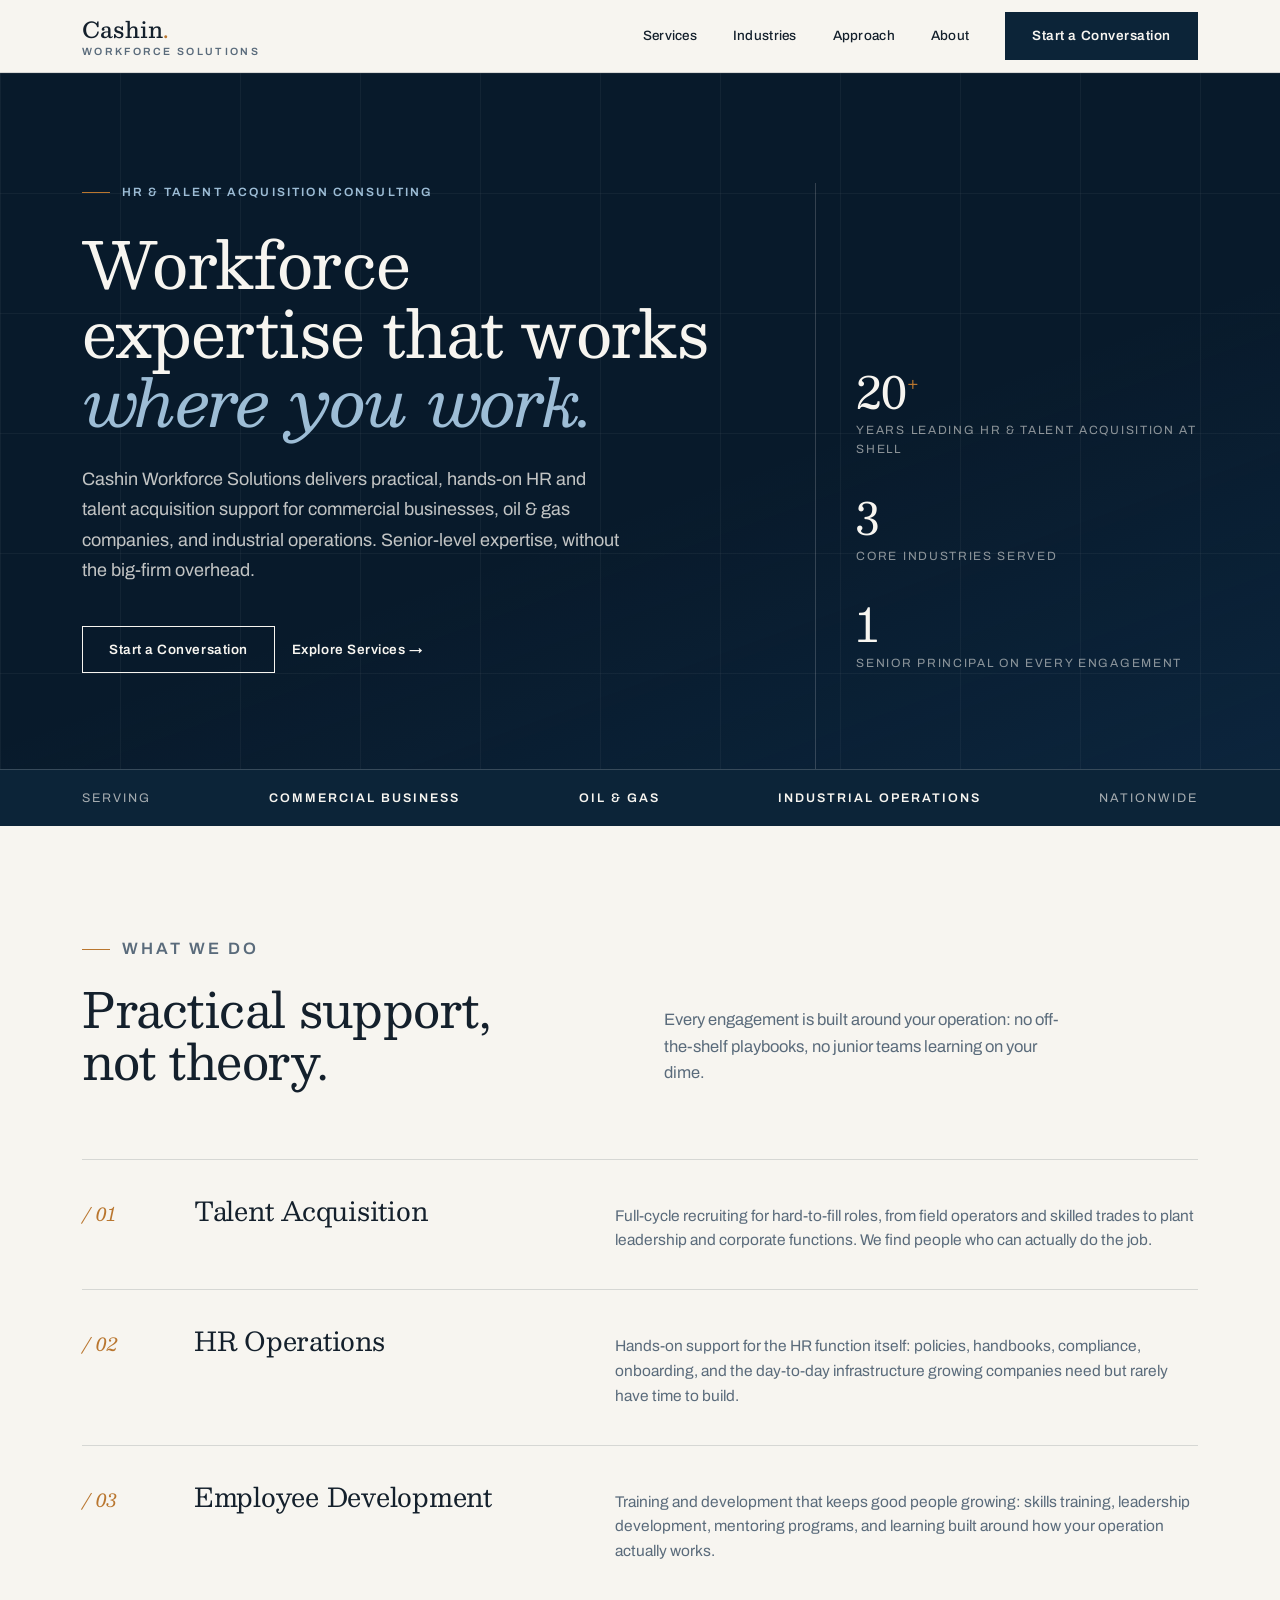
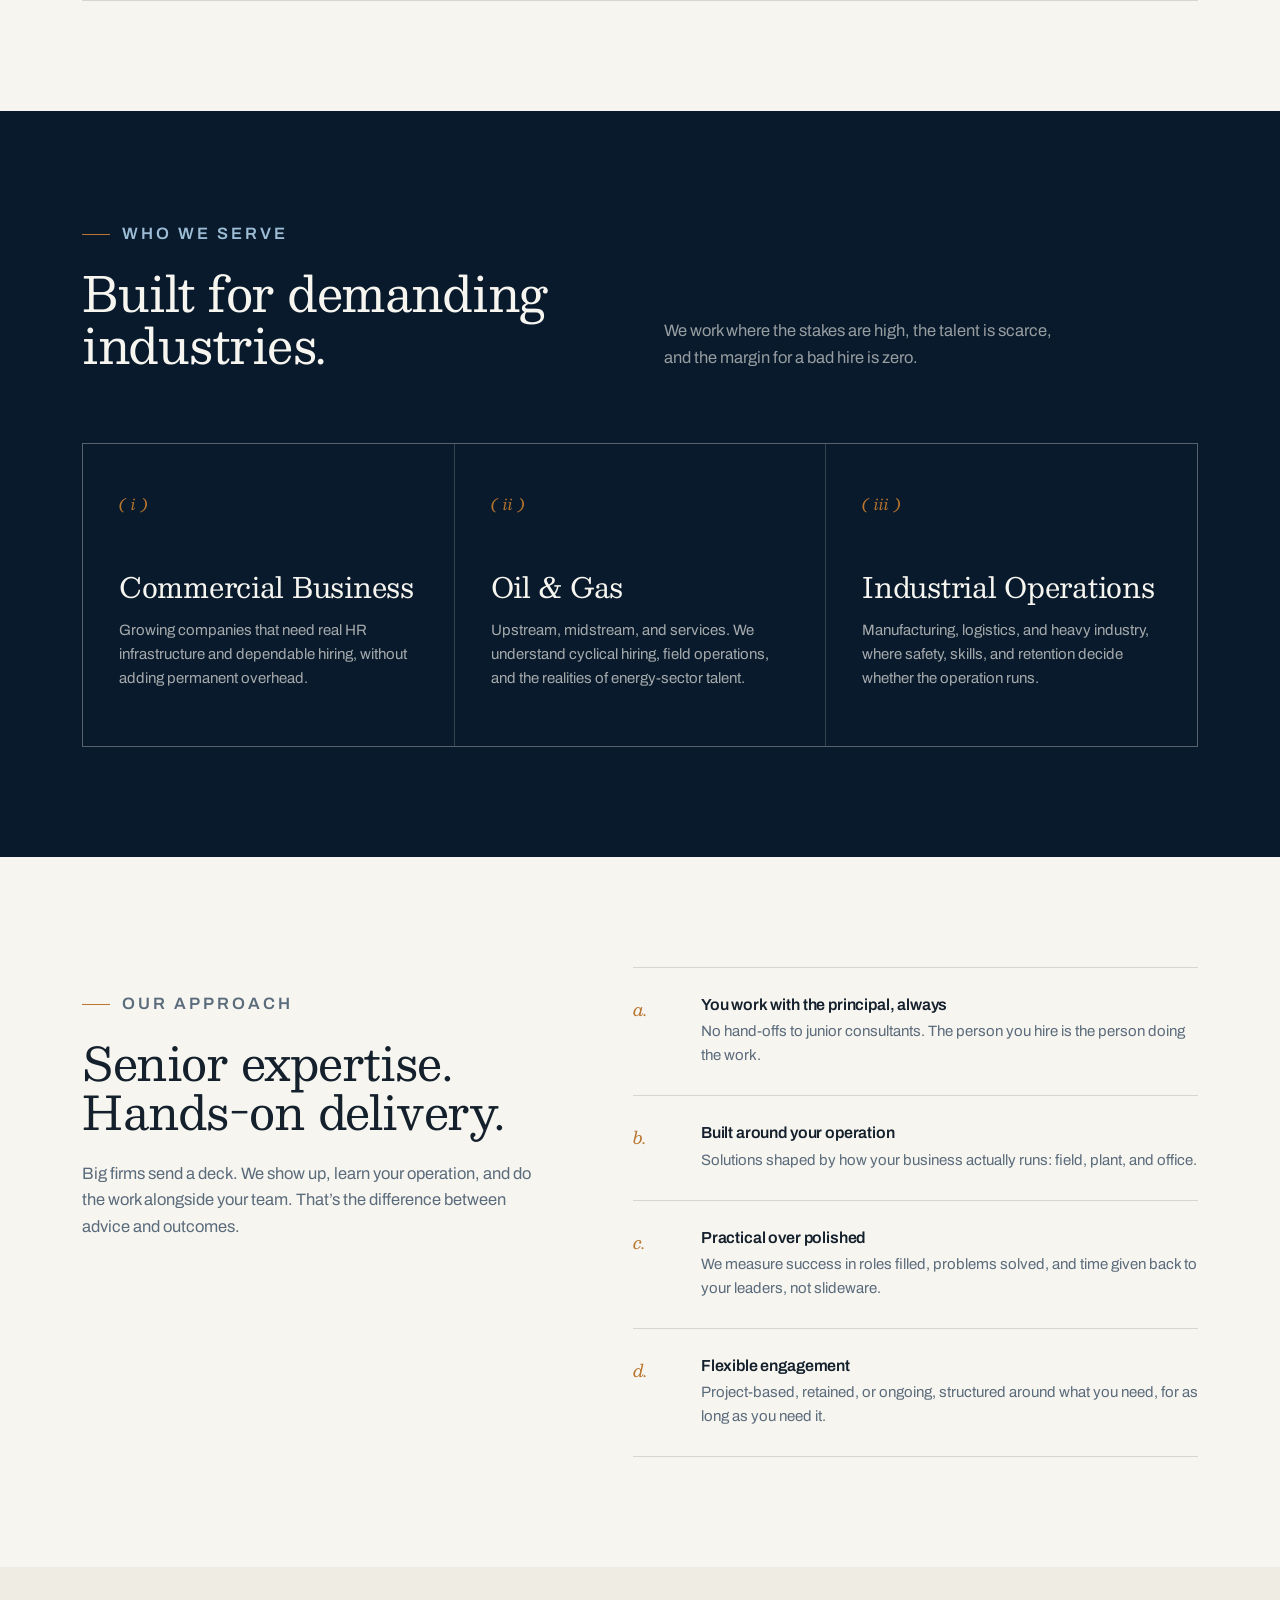
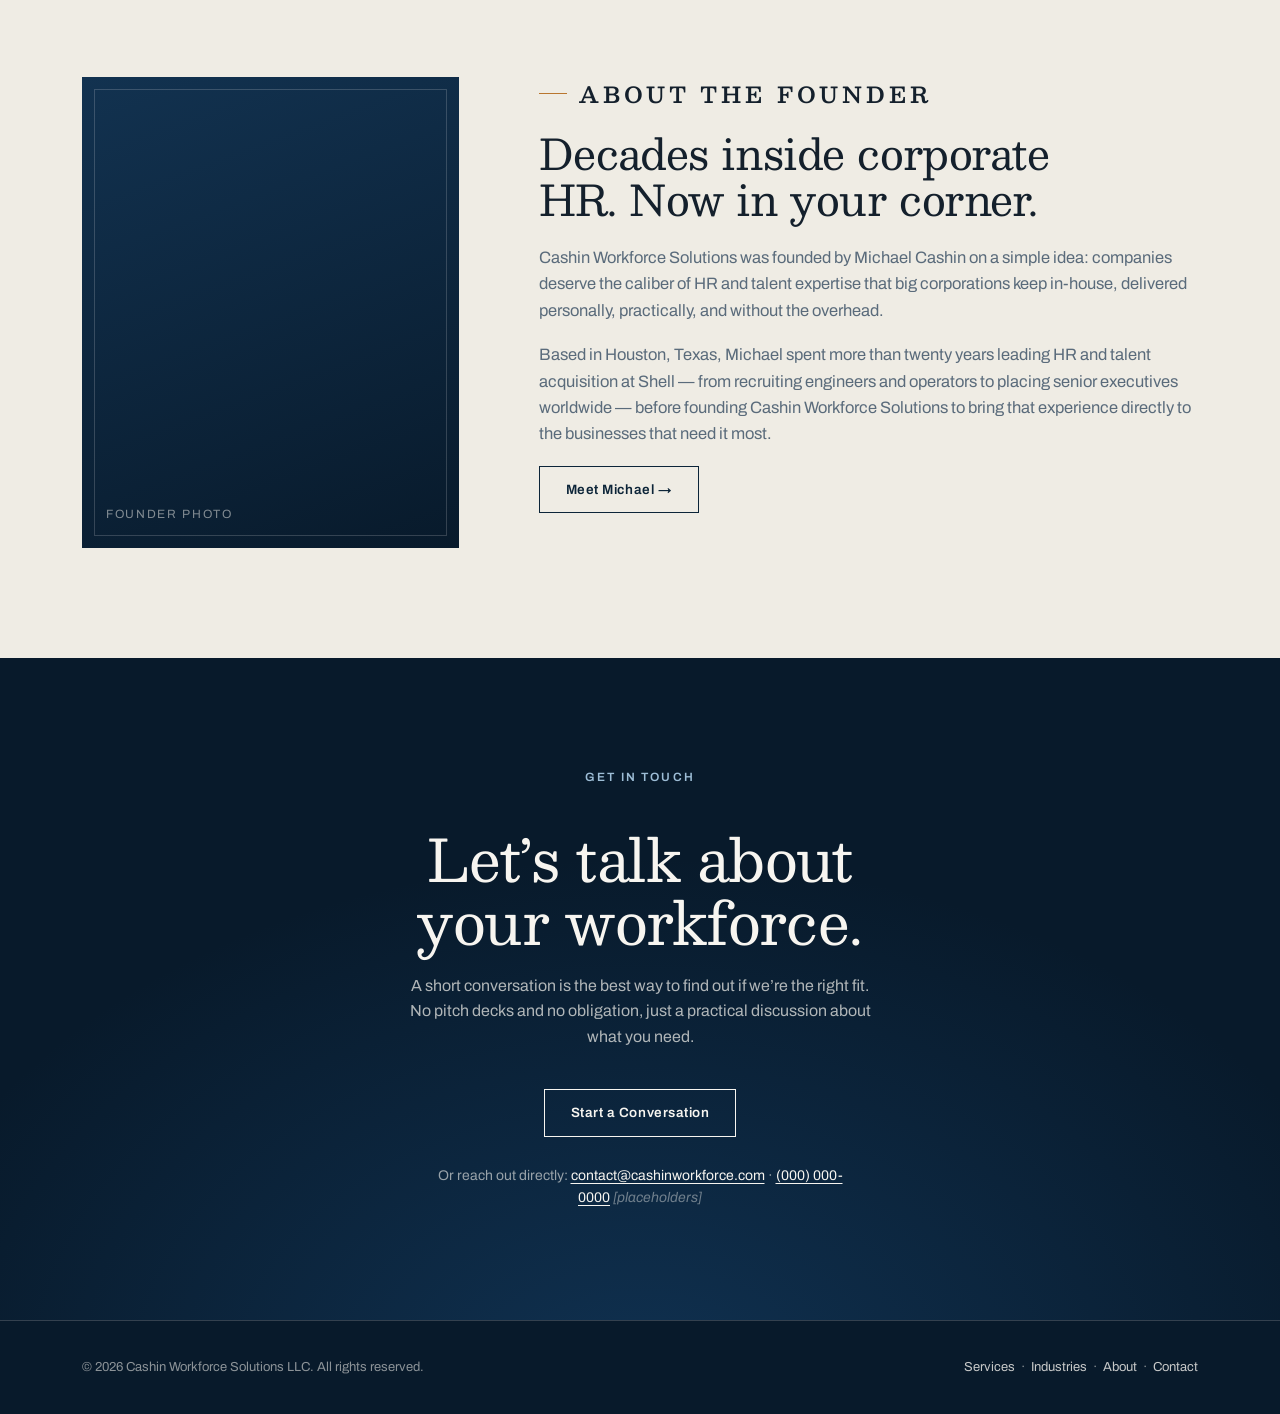
==== index.html @ 3cccdf58 "Add site: home, about, and contact pages with shared stylesheet" ====
<!DOCTYPE html>
<html lang="en">
<head>
<meta charset="UTF-8">
<meta name="viewport" content="width=device-width, initial-scale=1.0">
<title>Cashin Workforce Solutions · Practical HR &amp; Talent Acquisition</title>
<meta name="description" content="Hands-on HR and talent acquisition support for commercial, oil & gas, and industrial operations.">
<meta name="theme-color" content="#F7F5F0">
<meta property="og:title" content="Cashin Workforce Solutions">
<meta property="og:description" content="Practical, hands-on HR and talent acquisition support for commercial, oil & gas, and industrial operations.">
<meta property="og:type" content="website">
<link rel="icon" href="data:image/svg+xml,%3Csvg xmlns='http://www.w3.org/2000/svg' viewBox='0 0 64 64'%3E%3Crect width='64' height='64' rx='8' fill='%23081A2B'/%3E%3Ctext x='32' y='44' font-family='Georgia,serif' font-size='36' fill='%23F7F5F0' text-anchor='middle'%3EC%3C/text%3E%3C/svg%3E">
<link rel="preconnect" href="https://fonts.googleapis.com">
<link rel="preconnect" href="https://fonts.gstatic.com" crossorigin>
<link href="https://fonts.googleapis.com/css2?family=Besley:ital,wght@0,400;0,500;0,600;1,400&family=Archivo:wght@400;500;600;700&display=swap" rel="stylesheet">
<link rel="stylesheet" href="styles.css">
</head>
<body>

<a class="skip-link" href="#top">Skip to main content</a>
<header class="site">
  <div class="wrap nav">
    <a class="logo" href="index.html">Cashin<span>.</span><small>Workforce Solutions</small></a>
    <nav class="nav-links" aria-label="Primary">
      <a href="#services">Services</a>
      <a href="#industries">Industries</a>
      <a href="#approach">Approach</a>
      <a href="about.html">About</a>
      <a class="btn btn-solid" href="contact.html">Start a Conversation</a>
    </nav>
  </div>
</header>

<main id="top">

  <!-- HERO -->
  <div class="hero dark">
    <div class="wrap hero-inner">
      <div>
        <p class="kicker">HR &amp; Talent Acquisition Consulting</p>
        <h1>Workforce expertise that works <em>where you work.</em></h1>
        <p class="lede">Cashin Workforce Solutions delivers practical, hands-on HR and talent acquisition support for commercial businesses, oil &amp; gas companies, and industrial operations. Senior-level expertise, without the big-firm overhead.</p>
        <div class="hero-ctas">
          <a class="btn btn-light" href="contact.html">Start a Conversation</a>
          <a class="btn btn-text" href="#services">Explore Services <span aria-hidden="true">→</span></a>
        </div>
      </div>
      <aside class="hero-aside">
        <div class="stat">
          <div class="num">20<sup>+</sup></div>
          <div class="label">Years leading HR &amp; talent acquisition at Shell</div>
        </div>
        <div class="stat">
          <div class="num">3</div>
          <div class="label">Core industries served</div>
        </div>
        <div class="stat">
          <div class="num">1</div>
          <div class="label">Senior principal on every engagement</div>
        </div>
      </aside>
    </div>
    <div class="strip">
      <div class="wrap strip-inner">
        <span>Serving</span>
        <span><b>Commercial Business</b></span>
        <span><b>Oil &amp; Gas</b></span>
        <span><b>Industrial Operations</b></span>
        <span>Nationwide</span>
      </div>
    </div>
  </div>

  <!-- SERVICES -->
  <section id="services">
    <div class="wrap">
      <div class="sec-head reveal">
        <div>
          <p class="kicker">What We Do</p>
          <h2>Practical support, not theory.</h2>
        </div>
        <p>Every engagement is built around your operation: no off-the-shelf playbooks, no junior teams learning on your dime.</p>
      </div>
      <div class="reveal">
        <div class="svc">
          <span class="no" aria-hidden="true">/ 01</span>
          <h3>Talent Acquisition</h3>
          <p>Full-cycle recruiting for hard-to-fill roles, from field operators and skilled trades to plant leadership and corporate functions. We find people who can actually do the job.</p>
        </div>
        <div class="svc">
          <span class="no" aria-hidden="true">/ 02</span>
          <h3>HR Operations</h3>
          <p>Hands-on support for the HR function itself: policies, handbooks, compliance, onboarding, and the day-to-day infrastructure growing companies need but rarely have time to build.</p>
        </div>
        <div class="svc">
          <span class="no" aria-hidden="true">/ 03</span>
          <h3>Employee Development</h3>
          <p>Training and development that keeps good people growing: skills training, leadership development, mentoring programs, and learning built around how your operation actually works.</p>
        </div>
      </div>
    </div>
  </section>

  <!-- INDUSTRIES -->
  <section id="industries" class="industries dark">
    <div class="wrap">
      <div class="sec-head reveal">
        <div>
          <p class="kicker">Who We Serve</p>
          <h2>Built for demanding industries.</h2>
        </div>
        <p style="color: rgba(247,245,240,0.6);">We work where the stakes are high, the talent is scarce, and the margin for a bad hire is zero.</p>
      </div>
      <div class="ind-grid reveal">
        <div class="ind-card">
          <span class="glyph" aria-hidden="true">( i )</span>
          <h3>Commercial Business</h3>
          <p>Growing companies that need real HR infrastructure and dependable hiring, without adding permanent overhead.</p>
        </div>
        <div class="ind-card">
          <span class="glyph" aria-hidden="true">( ii )</span>
          <h3>Oil &amp; Gas</h3>
          <p>Upstream, midstream, and services. We understand cyclical hiring, field operations, and the realities of energy-sector talent.</p>
        </div>
        <div class="ind-card">
          <span class="glyph" aria-hidden="true">( iii )</span>
          <h3>Industrial Operations</h3>
          <p>Manufacturing, logistics, and heavy industry, where safety, skills, and retention decide whether the operation runs.</p>
        </div>
      </div>
    </div>
  </section>

  <!-- APPROACH -->
  <section id="approach">
    <div class="wrap approach-grid">
      <div class="reveal">
        <p class="kicker">Our Approach</p>
        <h2>Senior expertise. Hands-on delivery.</h2>
        <p>Big firms send a deck. We show up, learn your operation, and do the work alongside your team. That&rsquo;s the difference between advice and outcomes.</p>
      </div>
      <div class="reveal">
        <div class="tenet">
          <span class="t-no" aria-hidden="true">a.</span>
          <div>
            <h3>You work with the principal, always</h3>
            <p>No hand-offs to junior consultants. The person you hire is the person doing the work.</p>
          </div>
        </div>
        <div class="tenet">
          <span class="t-no" aria-hidden="true">b.</span>
          <div>
            <h3>Built around your operation</h3>
            <p>Solutions shaped by how your business actually runs: field, plant, and office.</p>
          </div>
        </div>
        <div class="tenet">
          <span class="t-no" aria-hidden="true">c.</span>
          <div>
            <h3>Practical over polished</h3>
            <p>We measure success in roles filled, problems solved, and time given back to your leaders, not slideware.</p>
          </div>
        </div>
        <div class="tenet">
          <span class="t-no" aria-hidden="true">d.</span>
          <div>
            <h3>Flexible engagement</h3>
            <p>Project-based, retained, or ongoing, structured around what you need, for as long as you need it.</p>
          </div>
        </div>
      </div>
    </div>
  </section>

  <!-- ABOUT TEASER -->
  <section id="about" class="about">
    <div class="wrap about-grid">
      <div class="portrait reveal">
        <span>Founder photo</span>
      </div>
      <div class="bio reveal">
        <p class="kicker">About the Founder</p>
        <h2>Decades inside corporate HR. Now in your corner.</h2>
        <p>Cashin Workforce Solutions was founded by Michael Cashin on a simple idea: companies deserve the caliber of HR and talent expertise that big corporations keep in-house, delivered personally, practically, and without the overhead.</p>
        <p>Based in Houston, Texas, Michael spent more than twenty years leading HR and talent acquisition at Shell &mdash; from recruiting engineers and operators to placing senior executives worldwide &mdash; before founding Cashin Workforce Solutions to bring that experience directly to the businesses that need it most.</p>
        <p><a class="btn" href="about.html">Meet Michael <span aria-hidden="true">→</span></a></p>
      </div>
    </div>
  </section>

  <!-- CTA -->
  <section id="contact" class="cta dark">
    <div class="wrap">
      <p class="kicker">Get In Touch</p>
      <h2>Let&rsquo;s talk about your workforce.</h2>
      <p>A short conversation is the best way to find out if we&rsquo;re the right fit. No pitch decks and no obligation, just a practical discussion about what you need.</p>
      <a class="btn btn-light" href="contact.html">Start a Conversation</a>
      <p class="cta-alt">Or reach out directly: <a href="mailto:contact@cashinworkforce.com">contact@cashinworkforce.com</a> · <a href="tel:+10000000000">(000) 000-0000</a> <em>[placeholders]</em></p>
    </div>
  </section>

</main>

<footer>
  <div class="wrap foot">
    <span>© 2026 Cashin Workforce Solutions LLC. All rights reserved.</span>
    <nav aria-label="Footer"><a href="#services">Services</a> &nbsp;·&nbsp; <a href="#industries">Industries</a> &nbsp;·&nbsp; <a href="about.html">About</a> &nbsp;·&nbsp; <a href="contact.html">Contact</a></nav>
  </div>
</footer>

<noscript><style>.reveal { opacity: 1; transform: none; }</style></noscript>
<script>
  const io = new IntersectionObserver((entries) => {
    for (const e of entries) {
      if (e.isIntersecting) { e.target.classList.add("in"); io.unobserve(e.target); }
    }
  }, { threshold: 0.12 });
  document.querySelectorAll(".reveal").forEach((el) => io.observe(el));
</script>

</body>
</html>
---- styles.css ----
:root {
  color-scheme: light;
  --navy-900: #081A2B;
  --navy-800: #0C2438;
  --navy-700: #123250;
  --blue-600: #1E5C97;
  --blue-400: #4E84B5;
  --sky-300: #9DBDD6;
  --copper: #B9762F;
  --paper: #F7F5F0;
  --paper-2: #EFECE4;
  --ink: #14202C;
  --muted: #5A6B7B;
  --line: rgba(20, 32, 44, 0.14);
  --line-light: rgba(247, 245, 240, 0.18);
  --serif: "Besley", Georgia, serif;
  --sans: "Archivo", "Helvetica Neue", sans-serif;
}

* { margin: 0; padding: 0; box-sizing: border-box; }

@media (prefers-reduced-motion: no-preference) {
  html { scroll-behavior: smooth; }
}

a, button { touch-action: manipulation; }

a:focus-visible, button:focus-visible, input:focus-visible, textarea:focus-visible {
  outline: 2px solid var(--blue-600);
  outline-offset: 3px;
}
.dark a:focus-visible, .dark button:focus-visible { outline-color: var(--sky-300); }

.skip-link {
  position: absolute;
  left: 16px;
  top: -48px;
  z-index: 100;
  background: var(--navy-800);
  color: var(--paper);
  padding: 10px 18px;
  font-size: 13px;
  text-decoration: none;
  transition: top 0.15s;
}
.skip-link:focus-visible { top: 8px; }

body {
  font-family: var(--sans);
  background: var(--paper);
  color: var(--ink);
  font-size: 16px;
  line-height: 1.6;
  -webkit-font-smoothing: antialiased;
}

.wrap { max-width: 1180px; margin: 0 auto; padding: 0 32px; }

/* ---------- type helpers ---------- */
.kicker {
  font-family: var(--sans);
  font-size: 12px;
  font-weight: 600;
  letter-spacing: 0.18em;
  text-transform: uppercase;
  color: var(--blue-600);
  display: flex;
  align-items: center;
  gap: 12px;
}
.kicker::before {
  content: "";
  width: 28px;
  height: 1px;
  background: var(--copper);
}
.dark .kicker { color: var(--sky-300); }

h1, h2, h3 { font-family: var(--serif); font-weight: 400; line-height: 1.08; letter-spacing: -0.01em; text-wrap: balance; }

/* ---------- header ---------- */
header.site {
  position: sticky;
  top: 0;
  z-index: 50;
  background: rgba(247, 245, 240, 0.92);
  backdrop-filter: blur(8px);
  border-bottom: 1px solid var(--line);
}
.nav {
  display: flex;
  align-items: center;
  justify-content: space-between;
  height: 72px;
}
.logo {
  font-family: var(--serif);
  font-size: 22px;
  font-weight: 500;
  color: var(--ink);
  text-decoration: none;
  letter-spacing: 0.01em;
}
.logo span { color: var(--copper); }
.logo small {
  display: block;
  font-family: var(--sans);
  font-size: 10.5px;
  font-weight: 600;
  letter-spacing: 0.22em;
  text-transform: uppercase;
  color: var(--muted);
  margin-top: -2px;
}
.nav-links { display: flex; gap: 36px; align-items: center; }
.nav-links a:not(.btn) {
  font-size: 13.5px;
  font-weight: 500;
  color: var(--ink);
  text-decoration: none;
  letter-spacing: 0.02em;
  transition: color 0.2s;
}
.nav-links a:not(.btn):hover { color: var(--blue-600); }
.nav-links a[aria-current="page"]:not(.btn) {
  color: var(--blue-600);
  border-bottom: 2px solid var(--copper);
  padding-bottom: 2px;
}

/* ---------- buttons ---------- */
.btn {
  display: inline-block;
  font-family: var(--sans);
  font-size: 13.5px;
  font-weight: 600;
  letter-spacing: 0.04em;
  text-decoration: none;
  padding: 12px 26px;
  border: 1px solid var(--navy-800);
  color: var(--navy-800);
  background: transparent;
  cursor: pointer;
  transition: background 0.2s, color 0.2s;
}
.btn:hover { background: var(--navy-800); color: var(--paper); }
.btn-solid { background: var(--navy-800); color: var(--paper); }
.btn-solid:hover { background: var(--blue-600); border-color: var(--blue-600); }
.btn-light { border-color: var(--paper); color: var(--paper); }
.btn-light:hover { background: var(--paper); color: var(--navy-900); }
.btn-text { border-color: transparent; color: var(--paper); padding-left: 0; padding-right: 0; }
.btn-text:hover { background: transparent; color: var(--sky-300); }

/* ---------- hero (home) ---------- */
.hero {
  background:
    linear-gradient(160deg, rgba(8, 26, 43, 0) 55%, rgba(30, 92, 151, 0.18)),
    var(--navy-900);
  color: var(--paper);
  position: relative;
  overflow: hidden;
}
.hero::after {
  content: "";
  position: absolute;
  inset: 0;
  background-image:
    linear-gradient(var(--line-light) 1px, transparent 1px),
    linear-gradient(90deg, var(--line-light) 1px, transparent 1px);
  background-size: 120px 120px;
  opacity: 0.25;
  pointer-events: none;
}
.hero-inner {
  position: relative;
  z-index: 1;
  padding-top: 110px;
  display: grid;
  grid-template-columns: minmax(0, 7fr) minmax(0, 4fr);
  gap: 64px;
}
.hero h1 {
  font-size: clamp(40px, 5.2vw, 64px);
  margin: 26px 0 28px;
}
.hero h1 em {
  font-style: italic;
  color: var(--sky-300);
}
.hero p.lede {
  font-size: 18px;
  line-height: 1.7;
  color: rgba(247, 245, 240, 0.78);
  max-width: 54ch;
  margin-bottom: 40px;
}
.hero-ctas { display: flex; gap: 16px; flex-wrap: wrap; padding-bottom: 96px; }

.hero-aside {
  border-left: 1px solid var(--line-light);
  padding: 8px 0 96px 40px;
  display: flex;
  flex-direction: column;
  justify-content: flex-end;
  gap: 36px;
}
.stat .num {
  font-family: var(--serif);
  font-size: 44px;
  line-height: 1;
  color: var(--paper);
}
.stat .num sup { font-size: 22px; color: var(--copper); }
.stat .label {
  font-size: 12px;
  letter-spacing: 0.14em;
  text-transform: uppercase;
  color: rgba(247, 245, 240, 0.55);
  margin-top: 8px;
}

/* ---------- page hero (sub-pages) ---------- */
.page-hero {
  background:
    linear-gradient(160deg, rgba(8, 26, 43, 0) 55%, rgba(30, 92, 151, 0.18)),
    var(--navy-900);
  color: var(--paper);
  padding: 96px 0 72px;
}
.page-hero h1 {
  font-size: clamp(36px, 4.5vw, 56px);
  margin: 24px 0 16px;
}
.page-hero p.lede {
  font-size: 17.5px;
  line-height: 1.7;
  color: rgba(247, 245, 240, 0.75);
  max-width: 58ch;
}

/* ---------- sector strip ---------- */
.strip {
  background: var(--navy-800);
  border-top: 1px solid var(--line-light);
  color: rgba(247, 245, 240, 0.65);
  position: relative;
  z-index: 1;
}
.strip-inner {
  display: flex;
  justify-content: space-between;
  align-items: center;
  padding-top: 18px;
  padding-bottom: 18px;
  font-size: 12.5px;
  letter-spacing: 0.16em;
  text-transform: uppercase;
  flex-wrap: wrap;
  gap: 12px;
}
.strip-inner span b { color: var(--paper); font-weight: 600; }

/* ---------- sections ---------- */
section { padding: 110px 0; scroll-margin-top: 72px; }

.sec-head {
  display: grid;
  grid-template-columns: minmax(0, 1fr) minmax(0, 1fr);
  gap: 48px;
  align-items: end;
  margin-bottom: 72px;
}
.sec-head h2 { font-size: clamp(32px, 4vw, 48px); margin-top: 20px; }
.sec-head p { color: var(--muted); font-size: 16.5px; max-width: 46ch; }

/* services */
.svc {
  display: grid;
  grid-template-columns: 80px minmax(0, 4fr) minmax(0, 6fr);
  gap: 32px;
  align-items: baseline;
  padding: 36px 0;
  border-bottom: 1px solid var(--line);
}
.svc:first-of-type { border-top: 1px solid var(--line); }
.svc .no {
  font-family: var(--serif);
  font-style: italic;
  font-size: 18px;
  color: var(--copper);
}
.svc h3 { font-size: 26px; }
.svc p { color: var(--muted); font-size: 15.5px; }

/* industries */
.industries { background: var(--navy-900); color: var(--paper); }
.ind-grid {
  display: grid;
  grid-template-columns: repeat(3, 1fr);
  gap: 1px;
  background: var(--line-light);
  border: 1px solid var(--line-light);
}
.ind-card {
  background: var(--navy-900);
  padding: 48px 36px 56px;
  transition: background 0.25s;
}
.ind-card:hover { background: var(--navy-700); }
.ind-card .glyph {
  font-family: var(--serif);
  font-style: italic;
  font-size: 15px;
  color: var(--copper);
  margin-bottom: 56px;
  display: block;
}
.ind-card h3 { font-size: 28px; margin-bottom: 16px; }
.ind-card p { color: rgba(247, 245, 240, 0.66); font-size: 15px; }

/* approach */
.approach-grid {
  display: grid;
  grid-template-columns: minmax(0, 5fr) minmax(0, 6fr);
  gap: 80px;
}
.approach-grid h2 { font-size: clamp(32px, 4vw, 46px); margin-top: 20px; }
.approach-grid > div:first-child p {
  color: var(--muted);
  margin-top: 24px;
  font-size: 16.5px;
}
.tenet {
  border-top: 1px solid var(--line);
  padding: 28px 0;
  display: grid;
  grid-template-columns: 48px 1fr;
  gap: 20px;
}
.tenet:last-child { border-bottom: 1px solid var(--line); }
.tenet .t-no {
  font-family: var(--serif);
  font-style: italic;
  color: var(--copper);
  font-size: 17px;
}
.tenet h3 { font-family: var(--sans); font-size: 16px; font-weight: 600; margin-bottom: 6px; text-wrap: balance; }
.tenet p { color: var(--muted); font-size: 15px; }

/* about teaser (home) + about page */
.about { background: var(--paper-2); }
.about-grid {
  display: grid;
  grid-template-columns: minmax(0, 4fr) minmax(0, 7fr);
  gap: 80px;
  align-items: start;
}
.portrait {
  aspect-ratio: 4 / 5;
  background: linear-gradient(160deg, var(--navy-700), var(--navy-900));
  position: relative;
  display: flex;
  align-items: flex-end;
  padding: 24px;
}
.portrait::after {
  content: "";
  position: absolute;
  inset: 12px;
  border: 1px solid var(--line-light);
  pointer-events: none;
}
.portrait span {
  color: rgba(247, 245, 240, 0.5);
  font-size: 12px;
  letter-spacing: 0.14em;
  text-transform: uppercase;
}
.about-grid h2 { font-size: clamp(30px, 3.6vw, 42px); margin: 20px 0 24px; }
.about-grid .bio p { color: var(--muted); font-size: 16.5px; margin-bottom: 18px; }
.about-grid .bio p:first-of-type {
  font-family: var(--serif);
  font-size: 22px;
  line-height: 1.5;
  color: var(--ink);
}

/* credentials (about page) */
.cred {
  border-top: 1px solid var(--line);
  padding: 22px 0;
  display: grid;
  grid-template-columns: 200px 1fr;
  gap: 24px;
}
.cred:last-child { border-bottom: 1px solid var(--line); }
.cred dt {
  font-size: 12px;
  font-weight: 600;
  letter-spacing: 0.14em;
  text-transform: uppercase;
  color: var(--blue-600);
  padding-top: 3px;
}
.cred dd { color: var(--ink); font-size: 16px; }
.cred dd small { display: block; color: var(--muted); font-size: 14px; margin-top: 2px; }

.draft-flag {
  font-family: var(--serif);
  font-style: italic;
  color: var(--copper);
  font-size: 15px;
}

/* ---------- contact page ---------- */
.contact-grid {
  display: grid;
  grid-template-columns: minmax(0, 6fr) minmax(0, 5fr);
  gap: 80px;
  align-items: start;
}
.contact-form .field { margin-bottom: 22px; }
.contact-form label {
  display: block;
  font-size: 12.5px;
  font-weight: 600;
  letter-spacing: 0.1em;
  text-transform: uppercase;
  color: var(--ink);
  margin-bottom: 8px;
  cursor: pointer;
}
.contact-form label .opt { color: var(--muted); font-weight: 400; text-transform: none; letter-spacing: 0.02em; }
.contact-form input,
.contact-form textarea {
  width: 100%;
  font-family: var(--sans);
  font-size: 15.5px;
  color: var(--ink);
  background: #FFFEFB;
  border: 1px solid var(--line);
  padding: 13px 14px;
  transition: border-color 0.2s;
}
.contact-form input:hover, .contact-form textarea:hover { border-color: var(--blue-400); }
.contact-form textarea { resize: vertical; min-height: 140px; }
.form-note { font-size: 13.5px; color: var(--muted); margin-top: 14px; }

.contact-aside { display: flex; flex-direction: column; gap: 1px; background: var(--line); border: 1px solid var(--line); }
.opt-card { background: var(--paper-2); padding: 36px 32px 40px; }
.opt-card .glyph {
  font-family: var(--serif);
  font-style: italic;
  font-size: 15px;
  color: var(--copper);
  display: block;
  margin-bottom: 18px;
}
.opt-card h2 { font-size: 24px; margin-bottom: 10px; }
.opt-card p { color: var(--muted); font-size: 15px; margin-bottom: 20px; }
.opt-card a.plain { color: var(--blue-600); font-weight: 600; text-decoration: underline; text-underline-offset: 3px; }
.opt-card .fine { font-size: 13px; margin-top: 12px; margin-bottom: 0; }

/* cta band */
.cta {
  background: var(--navy-900);
  color: var(--paper);
  text-align: center;
  position: relative;
  overflow: hidden;
}
.cta::after {
  content: "";
  position: absolute;
  inset: 0;
  background: radial-gradient(ellipse 60% 80% at 50% 110%, rgba(30, 92, 151, 0.35), transparent);
  pointer-events: none;
}
.cta .wrap { position: relative; z-index: 1; }
.cta .kicker { justify-content: center; }
.cta .kicker::before { display: none; }
.cta h2 { font-size: clamp(36px, 5vw, 58px); margin: 24px auto 20px; max-width: 18ch; }
.cta p { color: rgba(247, 245, 240, 0.7); max-width: 52ch; margin: 0 auto 40px; }
.cta .cta-alt { font-size: 14px; margin: 28px auto 0; color: rgba(247, 245, 240, 0.6); }
.cta .cta-alt a { color: var(--paper); text-decoration: underline; text-underline-offset: 3px; }
.cta .cta-alt em { font-style: italic; opacity: 0.7; }

/* footer */
footer {
  background: var(--navy-900);
  color: rgba(247, 245, 240, 0.55);
  border-top: 1px solid var(--line-light);
  padding: 36px 0;
  font-size: 13px;
}
.foot {
  display: flex;
  justify-content: space-between;
  align-items: center;
  flex-wrap: wrap;
  gap: 16px;
}
.foot a { color: rgba(247, 245, 240, 0.8); text-decoration: none; }
.foot a:hover { color: var(--paper); }

/* reveal */
.reveal {
  opacity: 0;
  transform: translateY(24px);
  transition: opacity 0.7s ease, transform 0.7s ease;
}
.reveal.in { opacity: 1; transform: none; }

@media (prefers-reduced-motion: reduce) {
  .reveal { opacity: 1; transform: none; transition: none; }
}

/* ---------- responsive ---------- */
@media (max-width: 920px) {
  .nav {
    height: auto;
    min-height: 64px;
    flex-wrap: wrap;
    padding: 14px 0;
    gap: 12px 20px;
  }
  .nav-links { gap: 18px; flex-wrap: wrap; }
  .nav-links a:not(.btn) { font-size: 12.5px; }
  .nav-links .btn { padding: 9px 16px; white-space: nowrap; }
  .hero-inner { grid-template-columns: 1fr; gap: 0; padding-top: 72px; }
  .hero-ctas { padding-bottom: 56px; }
  .hero-aside {
    border-left: none;
    border-top: 1px solid var(--line-light);
    padding: 36px 0 72px;
    flex-direction: row;
    flex-wrap: wrap;
    justify-content: flex-start;
    gap: 32px 48px;
  }
  .page-hero { padding: 64px 0 56px; }
  .sec-head, .approach-grid, .about-grid, .contact-grid { grid-template-columns: 1fr; gap: 40px; }
  .ind-grid { grid-template-columns: 1fr; }
  .svc { grid-template-columns: 48px 1fr; }
  .svc p { grid-column: 2; }
  .cred { grid-template-columns: 1fr; gap: 6px; }
  section { padding: 80px 0; }
}
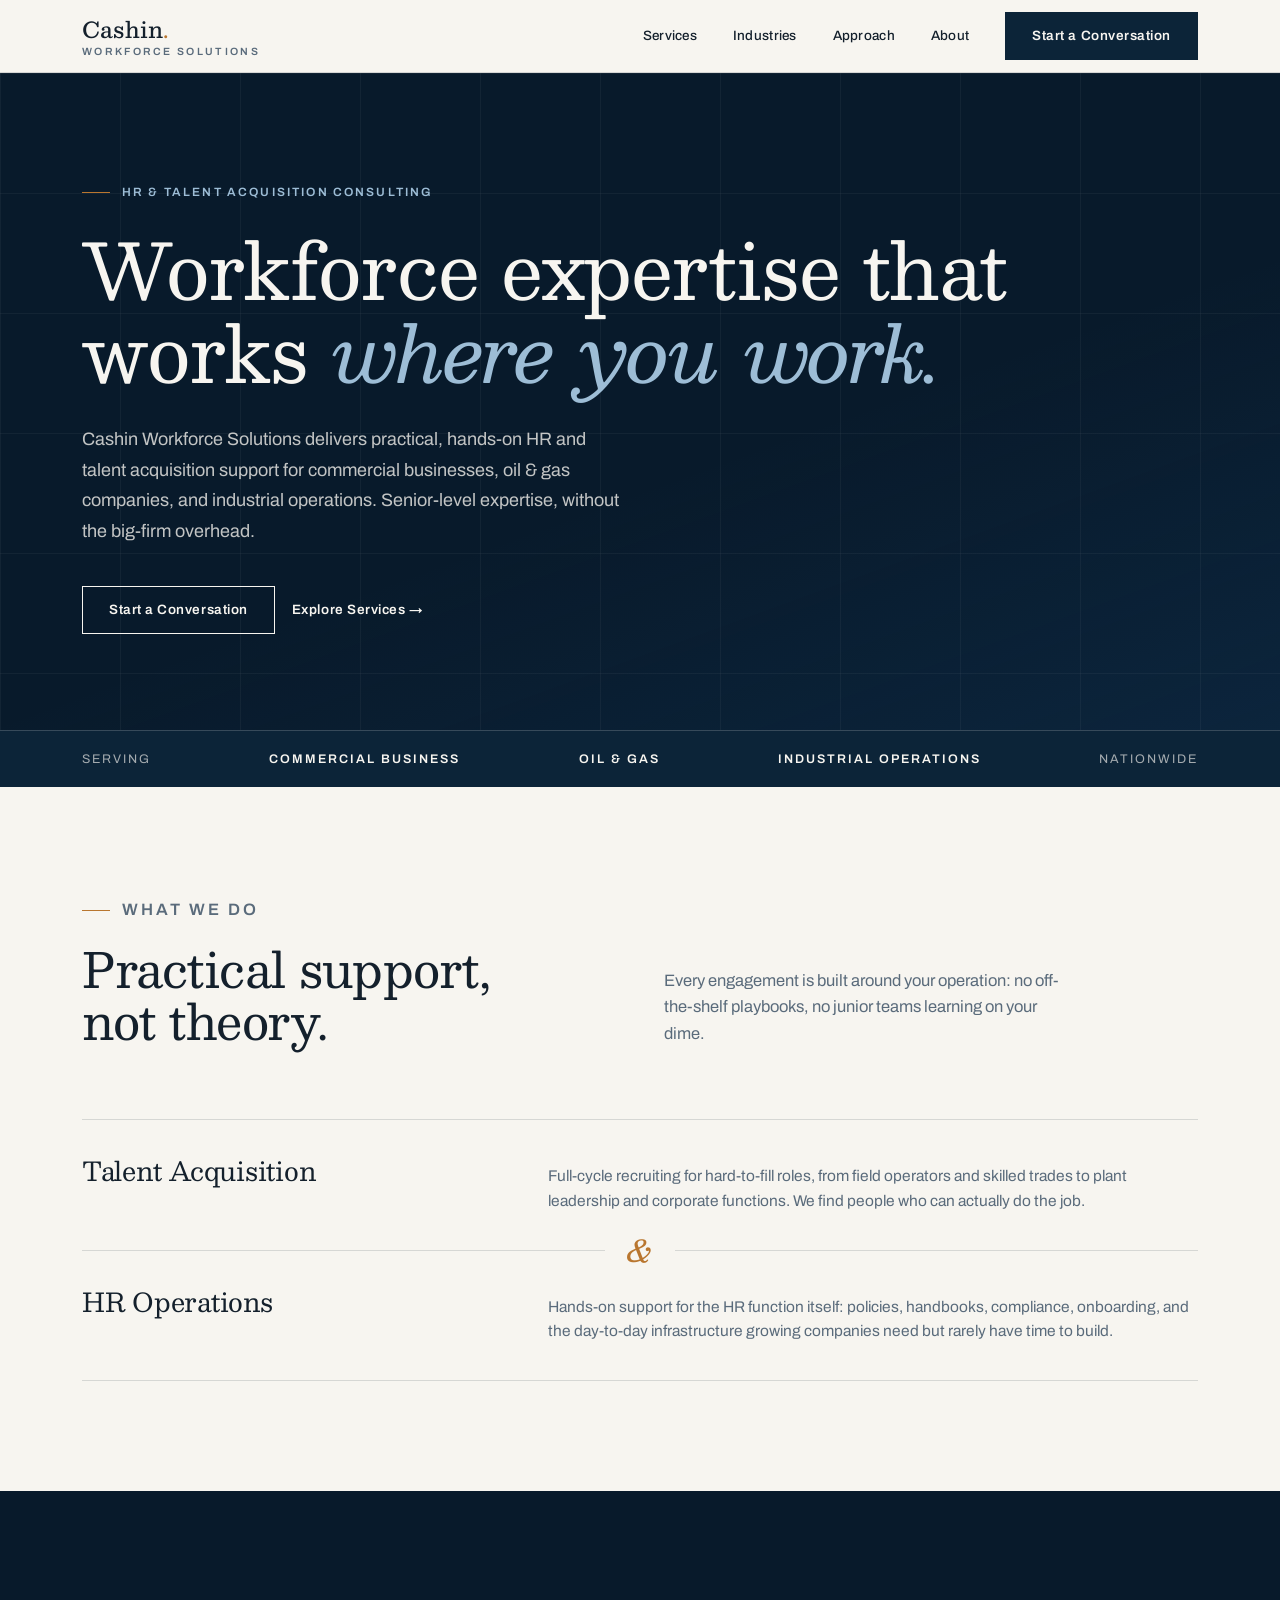
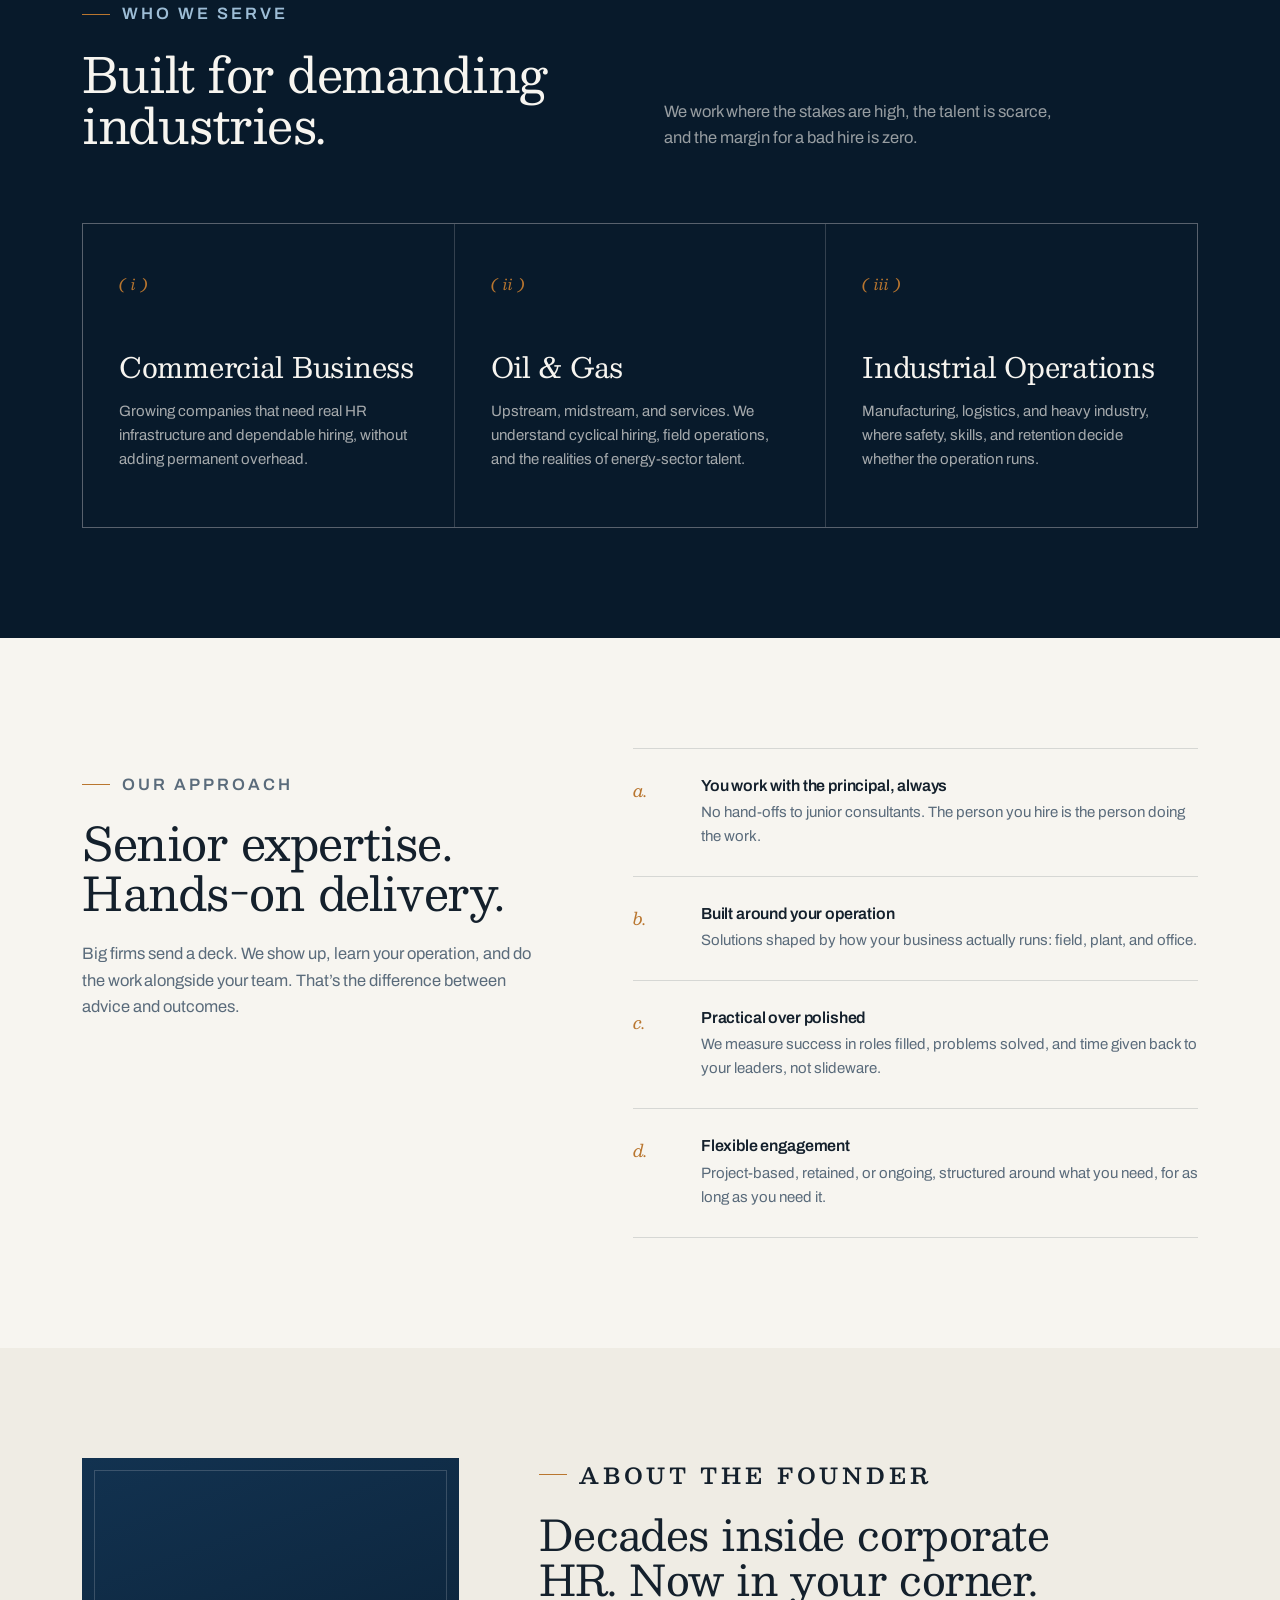
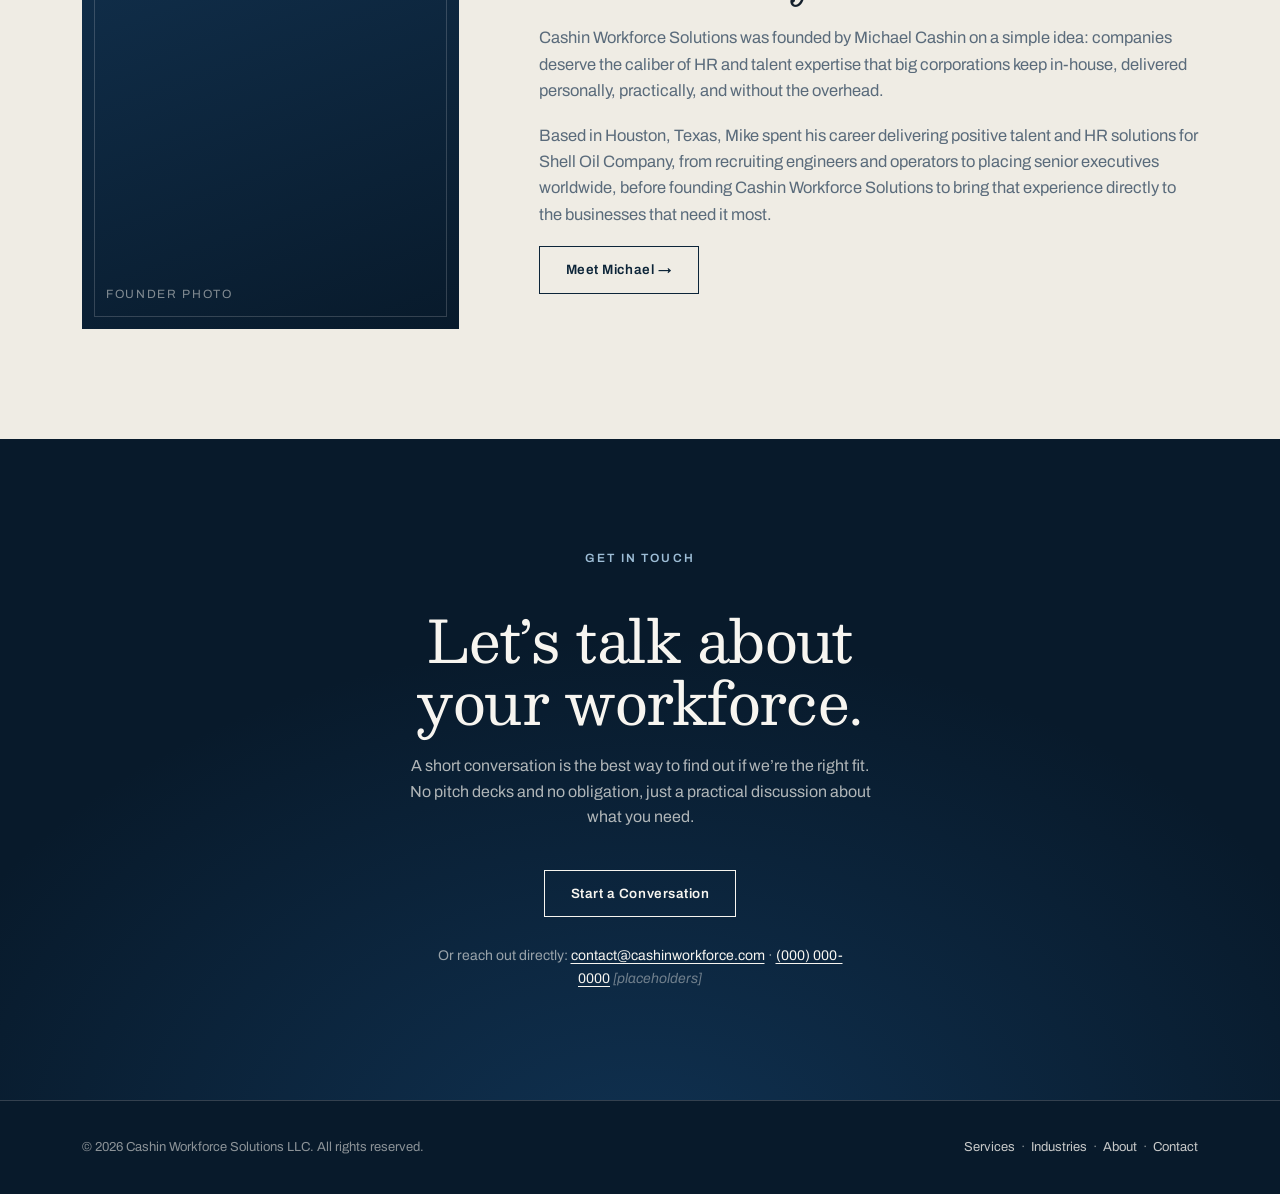
==== commit 3c964447: "Revise hero, services, and founder content per client feedback - Remove hero stats column and left-a" ====
--- a/index.html
+++ b/index.html
@@ -45,20 +45,6 @@
           <a class="btn btn-text" href="#services">Explore Services <span aria-hidden="true">→</span></a>
         </div>
       </div>
-      <aside class="hero-aside">
-        <div class="stat">
-          <div class="num">20<sup>+</sup></div>
-          <div class="label">Years leading HR &amp; talent acquisition at Shell</div>
-        </div>
-        <div class="stat">
-          <div class="num">3</div>
-          <div class="label">Core industries served</div>
-        </div>
-        <div class="stat">
-          <div class="num">1</div>
-          <div class="label">Senior principal on every engagement</div>
-        </div>
-      </aside>
     </div>
     <div class="strip">
       <div class="wrap strip-inner">
@@ -83,19 +69,13 @@
       </div>
       <div class="reveal">
         <div class="svc">
-          <span class="no" aria-hidden="true">/ 01</span>
           <h3>Talent Acquisition</h3>
           <p>Full-cycle recruiting for hard-to-fill roles, from field operators and skilled trades to plant leadership and corporate functions. We find people who can actually do the job.</p>
         </div>
+        <div class="svc-amp" aria-hidden="true"><span>&amp;</span></div>
         <div class="svc">
-          <span class="no" aria-hidden="true">/ 02</span>
           <h3>HR Operations</h3>
           <p>Hands-on support for the HR function itself: policies, handbooks, compliance, onboarding, and the day-to-day infrastructure growing companies need but rarely have time to build.</p>
-        </div>
-        <div class="svc">
-          <span class="no" aria-hidden="true">/ 03</span>
-          <h3>Employee Development</h3>
-          <p>Training and development that keeps good people growing: skills training, leadership development, mentoring programs, and learning built around how your operation actually works.</p>
         </div>
       </div>
     </div>
@@ -182,7 +162,7 @@
         <p class="kicker">About the Founder</p>
         <h2>Decades inside corporate HR. Now in your corner.</h2>
         <p>Cashin Workforce Solutions was founded by Michael Cashin on a simple idea: companies deserve the caliber of HR and talent expertise that big corporations keep in-house, delivered personally, practically, and without the overhead.</p>
-        <p>Based in Houston, Texas, Michael spent more than twenty years leading HR and talent acquisition at Shell &mdash; from recruiting engineers and operators to placing senior executives worldwide &mdash; before founding Cashin Workforce Solutions to bring that experience directly to the businesses that need it most.</p>
+        <p>Based in Houston, Texas, Mike spent his career delivering positive talent and HR solutions for Shell Oil Company, from recruiting engineers and operators to placing senior executives worldwide, before founding Cashin Workforce Solutions to bring that experience directly to the businesses that need it most.</p>
         <p><a class="btn" href="about.html">Meet Michael <span aria-hidden="true">→</span></a></p>
       </div>
     </div>
--- a/styles.css
+++ b/styles.css
@@ -175,13 +175,11 @@
   position: relative;
   z-index: 1;
   padding-top: 110px;
-  display: grid;
-  grid-template-columns: minmax(0, 7fr) minmax(0, 4fr);
-  gap: 64px;
 }
 .hero h1 {
-  font-size: clamp(40px, 5.2vw, 64px);
-  margin: 26px 0 28px;
+  font-size: clamp(42px, 6vw, 80px);
+  max-width: 1000px;
+  margin: 26px 0 30px;
 }
 .hero h1 em {
   font-style: italic;
@@ -195,29 +193,6 @@
   margin-bottom: 40px;
 }
 .hero-ctas { display: flex; gap: 16px; flex-wrap: wrap; padding-bottom: 96px; }
-
-.hero-aside {
-  border-left: 1px solid var(--line-light);
-  padding: 8px 0 96px 40px;
-  display: flex;
-  flex-direction: column;
-  justify-content: flex-end;
-  gap: 36px;
-}
-.stat .num {
-  font-family: var(--serif);
-  font-size: 44px;
-  line-height: 1;
-  color: var(--paper);
-}
-.stat .num sup { font-size: 22px; color: var(--copper); }
-.stat .label {
-  font-size: 12px;
-  letter-spacing: 0.14em;
-  text-transform: uppercase;
-  color: rgba(247, 245, 240, 0.55);
-  margin-top: 8px;
-}
 
 /* ---------- page hero (sub-pages) ---------- */
 .page-hero {
@@ -276,17 +251,27 @@
 /* services */
 .svc {
   display: grid;
-  grid-template-columns: 80px minmax(0, 4fr) minmax(0, 6fr);
+  grid-template-columns: minmax(0, 4fr) minmax(0, 6fr);
   gap: 32px;
   align-items: baseline;
   padding: 36px 0;
-  border-bottom: 1px solid var(--line);
 }
 .svc:first-of-type { border-top: 1px solid var(--line); }
-.svc .no {
+.svc:last-of-type { border-bottom: 1px solid var(--line); }
+.svc-amp {
+  height: 1px;
+  background: var(--line);
+  display: flex;
+  justify-content: center;
+}
+.svc-amp span {
+  align-self: center;
+  background: var(--paper);
+  padding: 0 22px;
   font-family: var(--serif);
   font-style: italic;
-  font-size: 18px;
+  font-size: 30px;
+  line-height: 1;
   color: var(--copper);
 }
 .svc h3 { font-size: 26px; }
@@ -527,22 +512,12 @@
   .nav-links { gap: 18px; flex-wrap: wrap; }
   .nav-links a:not(.btn) { font-size: 12.5px; }
   .nav-links .btn { padding: 9px 16px; white-space: nowrap; }
-  .hero-inner { grid-template-columns: 1fr; gap: 0; padding-top: 72px; }
+  .hero-inner { padding-top: 72px; }
   .hero-ctas { padding-bottom: 56px; }
-  .hero-aside {
-    border-left: none;
-    border-top: 1px solid var(--line-light);
-    padding: 36px 0 72px;
-    flex-direction: row;
-    flex-wrap: wrap;
-    justify-content: flex-start;
-    gap: 32px 48px;
-  }
   .page-hero { padding: 64px 0 56px; }
   .sec-head, .approach-grid, .about-grid, .contact-grid { grid-template-columns: 1fr; gap: 40px; }
   .ind-grid { grid-template-columns: 1fr; }
-  .svc { grid-template-columns: 48px 1fr; }
-  .svc p { grid-column: 2; }
+  .svc { grid-template-columns: 1fr; gap: 12px; }
   .cred { grid-template-columns: 1fr; gap: 6px; }
   section { padding: 80px 0; }
 }
